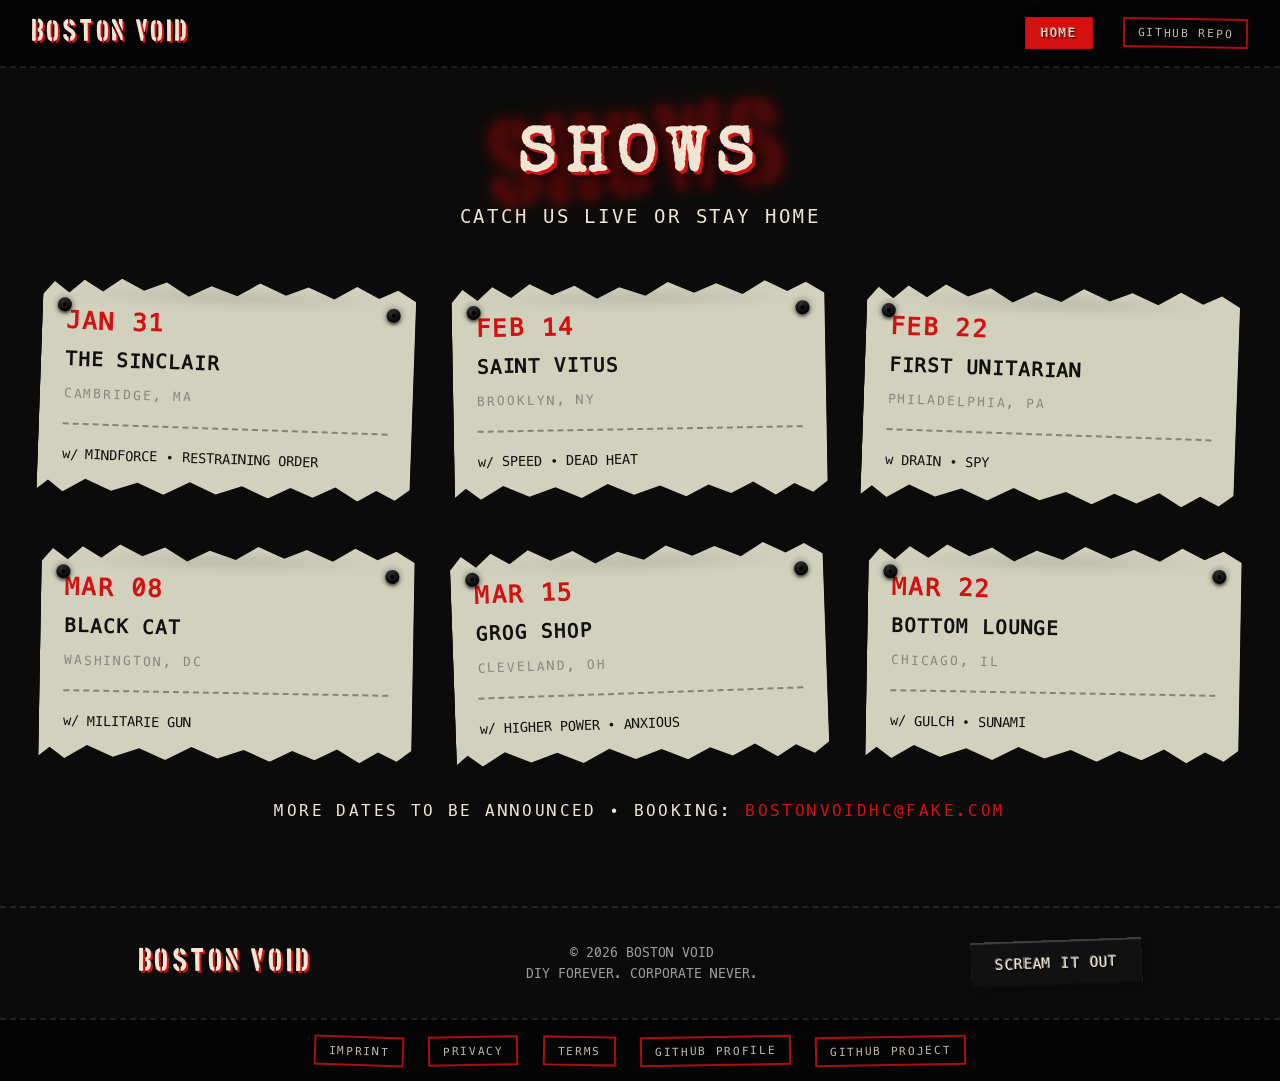
==== special-effects.html @ 2626a6bb "Initial commit" ====
<!doctype html>
<html lang="en">

    <head>
        <meta charset="UTF-8">
        <title>Boston Void | No Compromise - No Surrender</title>
        <meta name="viewport" content="width=device-width, initial-scale=1.0">

        <link rel="preload" href="/assets/fonts/fira-mono-regular.woff2" as="font" type="font/woff2" crossorigin>
        <link rel="preload" href="/assets/fonts/special-elite-regular.woff2" as="font" type="font/woff2" crossorigin>
        <link rel="preload" href="/assets/fonts/boston-traffic.woff2" as="font" type="font/woff2" crossorigin>

        <link rel="stylesheet" href="assets/css/style.css">
        <link rel="stylesheet" href="assets/css/variables.css">
        <link rel="stylesheet" href="assets/css/fonts.css">
        <link rel="stylesheet" href="assets/css/sections.css">
        <link rel="stylesheet" href="assets/css/special-effects.css">
        <link rel="stylesheet" href="assets/css/components.css">
        <link rel="stylesheet" href="assets/css/utilities.css">

    </head>

    <body>

        <!-- Navigation -->
        <header>
            <nav class="nav upper">
                <div class="nav-inner">
                    <a href="#" class="logo">Boston Void</a>

                    <button class="nav-toggle" aria-label="Toggle menu" aria-expanded="false"></button>

                    <ul class="nav-links">
                        <li><a class="stamp-mini rotate-1 active" href="index.html">Home</a></li>
                        <li><a class="stamp-mini rotate-1 nav-link" href="#contact">Github Repo</a></li>
                    </ul>
                </div>
            </nav>
        </header>

        <main>

            <!-- SHOWS SECTION -->
            <section id="shows" class="section dashed-border">
                <div class="container pt-2">

                    <div class="graffiti-heading">
                        <h2 class="section-title">Shows</h2>
                        <div class="spray-effect spray-medium" aria-hidden="true">SHOWS</div>
                    </div>

                    <p class="subtitle">Catch us live or stay home</p>

                    <div class="grid gap-lg">
                        <div class="show torn bg-paper rotate-2">
                            <span class="pin pin-l"></span>
                            <span class="pin pin-r"></span>
                            <strong class="show-date">Jan 31</strong>
                            <div class="show-venue">The Sinclair</div>
                            <small class="show-location muted">Cambridge, MA</small>
                            <hr class="show-divider">
                            <em class="show-support"><span class="lower">w</span>/ Mindforce • Restraining Order</em>
                        </div>

                        <div class="show torn bg-paper rotate-n1">
                            <span class="pin pin-l"></span>
                            <span class="pin pin-r"></span>
                            <strong class="show-date">Feb 14</strong>
                            <div class="show-venue">Saint Vitus</div>
                            <small class="show-location muted">Brooklyn, NY</small>
                            <hr class="show-divider">
                            <em class="show-support"><span class="lower">w</span>/ Speed • Dead Heat</em>
                        </div>

                        <div class="show torn bg-paper rotate-2 loose">
                            <span class="pin pin-l"></span>
                            <span class="pin pin-r"></span>
                            <strong class="show-date">Feb 22</strong>
                            <div class="show-venue">First Unitarian</div>
                            <small class="show-location muted">Philadelphia, PA</small>
                            <hr class="show-divider">
                            <em class="show-support"><span class="lower">w</span> Drain • Spy</em>
                        </div>

                        <div class="show torn bg-paper rotate-1">
                            <span class="pin pin-l"></span>
                            <span class="pin pin-r"></span>
                            <strong class="show-date">Mar 08</strong>
                            <div class="show-venue">Black CAt</div>
                            <small class="show-location muted">Washington, DC</small>
                            <hr class="show-divider">
                            <em class="show-support"><span class="lower">w</span>/ Militarie Gun</em>
                        </div>

                        <div class="show torn bg-paper rotate-n2">
                            <span class="pin pin-l"></span>
                            <span class="pin pin-r"></span>
                            <strong class="show-date">Mar 15</strong>
                            <div class="show-venue">Grog Shop</div>
                            <small class="show-location muted">Cleveland, OH</small>
                            <hr class="show-divider">
                            <em class="show-support"><span class="lower">w</span>/ Higher Power • Anxious</em>
                        </div>

                        <div class="show torn bg-paper rotate-1">
                            <span class="pin pin-l"></span>
                            <span class="pin pin-r"></span>
                            <strong class="show-date">Mar 22</strong>
                            <div class="show-venue">Bottom Lounge</div>
                            <small class="show-location muted">Chicago, IL</small>
                            <hr class="show-divider">
                            <em class="show-support"><span class="lower">w</span>/ Gulch • Sunami</em>
                        </div>
                    </div>

                    <p class="sections-footer center">
                        More dates to be announced • Booking:
                        <a href="mailto:bostonvoidhc@fake.com">bostonvoidhc@fake.com</a>
                    </p>
                </div>
            </section>

        </main>

        <footer class="footer flex justify-around align-center">
            <div class="logo">Boston Void</div>
            <small>
                © 2026 Boston Void<br>
                DIY Forever. Corporate never.
            </small>
            <div class="tag tag-embossed est rotate-n2">
                <span>Scream it out</span>
            </div>
        </footer>
        <div class="footer-legal bg-secondary">
            <ul class="flex justify-center align-center gap-md">
                <li><a href="#" class="stamp-mini rotate-2">Imprint</a></li>
                <li><a href="#" class="stamp-mini rotate-n1">Privacy</a></li>
                <li><a href="#" class="stamp-mini rotate-1">Terms</a></li>
                <li><a href="https://github.com/dontdevpanic" target="_blank" class="stamp-mini rotate-n1">GitHub
                        Profile</a></li>
                <li><a href="https://github.com/boston-void" target="_blank" class="stamp-mini rotate-n1">GitHub
                        Project</a></li>
            </ul>
        </div>
        <button id="scrollTopBtn" title="Nach oben">⬆︎</button>
        <script src="/assets/js/main.js" defer></script>
    </body>

</html>
---- assets/css/style.css ----
/* ======================================
   BOSTON VOID - HARDCORE PUNK STYLE.CSS
   ====================================== */

/* ==== RESET ==== */
*,
*::before,
*::after {
    box-sizing: border-box;
    margin: 0;
    padding: 0;
}

html {
    scroll-behavior: smooth;
    font-size: 100%;
}

h2 {
    font-family: var(--heading);
}

a {
    color: var(--blood);
    font-family: var(--font-body);
    font-weight: 500;
    text-decoration: none;
    transition: opacity 0.3s ease;
}

a:hover {
    opacity: 0.7;
}

/* Respect User-Preferences */
@media (prefers-reduced-motion: reduce) {
    html {
        scroll-behavior: auto;
    }

    .glitch::before,
    .glitch::after {
        animation: none;
    }
}


/* ==== BASE ==== */
body {
    margin: 0;
    background: var(--bg);
    color: var(--paper);
    font-family: var(--font-body);
    text-transform: uppercase;
    line-height: 1.4;
}

::selection {
    background-color: var(--blood);
    color: var(--paper);
}

/* ==== NAVIGATION ==== */

.nav {
    position: fixed;
    inset: 0 0 auto 0;
    background: var(--bg-secondary);
    border-bottom: 2px dashed rgba(255, 255, 255, 0.1);
    z-index: 100;
}

.nav-inner {
    display: flex;
    justify-content: space-between;
    align-items: center;
    padding: 1rem 2rem;
}

.logo {
    font-family: var(--heading);
    color: var(--paper);
    font-size: 1.5rem;
    text-decoration: none;
    font-weight: 400;
    letter-spacing: 0.1em;
    text-shadow:
        2px 2px 0 var(--blood);
    transition: color 0.3s ease;
}

.logo:hover {
    color: var(--blood);
}

.nav-links {
    display: flex;
    gap: 2rem;
    list-style: none;
}

/* .nav-links a {
    position: relative;
    font-size: 0.8rem;
    color: var(--paper);
    font-family: var(--font-body);
    text-decoration: none;
    letter-spacing: 0.15em;
    opacity: 0.8;
    transition: color 0.3s ease;
    transition: all 0.3s ease;
} */

.nav-links a.active {
    background: var(--blood);
    color: var(--paper);
    text-shadow:
        1px 1px 0 rgba(0, 0, 0, 0.5),
        2px 2px 1px rgba(0, 0, 0, 0.3),
        -1px -1px 0 rgba(255, 255, 255, 0.3),
        -1px -1px 1px rgba(255, 255, 255, 0.2);
    transform: rotate(0deg) scale(1.05);
    box-shadow: 2px 2px 8px rgba(0, 0, 0, 0.5);
    opacity: 1;
}

.nav-links a:focus-visible {
    outline: 2px solid var(--warning);
    outline-offset: 4px;
}

.nav-toggle {
    display: none;
    background: none;
    border: none;
    color: var(--blood);
    font-size: 2rem;
    cursor: pointer;
    padding: 0.5rem;
    line-height: 1;
    z-index: 101;
    transition: color 0.3s ease;
}

.nav-toggle:hover {
    background: var(--blood);
    color: var(--paper);
}

.nav-toggle::before {
    content: "☰";
}

.nav-toggle.open::before {
    content: "✕";
}


/* ============================================
   TO TOP
   ============================================ */

#scrollTopBtn {
    position: fixed;
    bottom: 2rem;
    right: 2rem;
    width: 44px;
    height: 44px;
    background-color: var(--bg-muted);
    /* border-radius: 8px; */
    /* border: 2px solid var(--blood); */
    border: transparent;
    color: var(--paper);
    font-size: 1.5rem;
    cursor: pointer;
    opacity: 0;
    visibility: hidden;
    transform: translateY(10px);
    transition: all 300ms ease;
    z-index: 80;
    display: flex;
    align-items: center;
    justify-content: center;
}

#scrollTopBtn.visible {
    opacity: 1;
    visibility: visible;
    transform: translateY(0);
}

#scrollTopBtn:hover {
    transform: translateY(-4px);
    color: var(--paper);
    /* border: 2px solid var(--blood); */
    border: transparent;
    background-color: var(--blood);
}
---- assets/css/variables.css ----
/* ======================================
   BOSTON VOID - VARIABLES.CSS
   ====================================== */

:root {
    --paper: #eee6d2;
    --ink: #111;
    --blood: #d41111;
    --warning: #ffd400;
    --muted: #9b9b9b;

    --bg: #0b0b0b;
    --bg-muted: #272726;
    --bg-secondary: rgba(4, 4, 4, 0.9);
    --border-subtile: 1px solid #333;

    --font-body: 'Fira Mono', ui-monospace, SFMono-Regular, Consolas, 'Menlo', monospace;
    --heading: 'Boston', Arial, Helvetica, sans-serif;
    --font-accent: 'Special Elite', 'Courier New', Courier, 'Georgia', 'Times New Roman', serif;
}



/* --blood: #b30000; */
/* --success: #567d58; */

/* background: rgba(220, 220, 200, 0.95); */

/* --font-body: 'Menlo', ui-monospace, SFMono-Regular, Consolas, monospace; */
/* --font-body: Helvetica, Arial, sans-serif; */
/* --heading: 'Bebas Neue', Helvetica, Arial, sans-serif; */
/* --font-mono: 'Menlo', ui-monospace, SFMono-Regular, Consolas, monospace; */
---- assets/css/fonts.css ----
/* ======================================
   BOSTON VOID - FONTS.CSS
   ====================================== */

@font-face {
    font-family: 'Fira Mono';
    src: url('fira-mono-regular.woff2') format('woff2'),
        url('fira-mono-regular.woff') format('woff');
    font-weight: 400;
    font-style: normal;
    font-display: swap;
}

@font-face {
    font-family: 'Fira Mono';
    src: url('fira-mono-medium.woff2') format('woff2'),
        url('fira-mono-medium.woff') format('woff');
    font-weight: 500;
    font-style: normal;
    font-display: swap;
}

@font-face {
    font-family: 'Fira Mono';
    src: url('fira-mono-bold.woff2') format('woff2'),
        url('fira-mono-bold.woff') format('woff');
    font-weight: 700;
    font-style: normal;
    font-display: swap;
}

@font-face {
    font-family: 'Special Elite';
    src: url('/assets/fonts/special-elite-regular.woff2') format('woff2'),
        url('/assets/fonts/special-elite-regular.woff') format('woff');
    font-weight: 400;
    font-style: normal;
    font-display: swap;
}

@font-face {
    font-family: 'Menlo';
    src: url('/assets/fonts/menlo-regular.woff2') format('woff2'),
        url('/assets/fonts/menlo-regular.woff') format('woff');
    font-weight: 400;
    font-style: normal;
    font-display: swap;
}

@font-face {
    font-family: 'Boston';
    src: url('/assets/fonts/boston-traffic.woff2') format('woff2'),
        url('/assets/fonts/boston-traffic.woff') format('woff');
    font-weight: 400;
    font-style: normal;
    font-display: swap;
}
---- assets/css/sections.css ----
/* ======================================
   BOSTON VOID - SECTIONS.CSS
   ====================================== */

/* ==== SHARED STYLES ==== */

.section {
    padding: 5rem 2rem;
    scroll-margin-top: 60px;
    position: relative;
}

.container {
    max-width: 1200px;
    margin: 0 auto;
}

.section-title {
    font-family: var(--font-accent);
    font-size: clamp(2.5rem, 8vw, 4rem);
    color: var(--paper);
    text-align: center;
    letter-spacing: 0.15em;
    text-shadow:
        3px 3px 0 var(--blood),
        6px 6px 0 rgba(0, 0, 0, 0.2),
        8px 8px 12px rgba(0, 0, 0, 0.5);
    position: relative;
    z-index: 2;
}

.graffiti-heading {
    position: relative;
}

.spray-effect {
    position: absolute;
    top: -20px;
    left: 50%;
    transform: translateX(-50%) rotate(-5deg);
    font-size: 6rem;
    color: var(--blood);
    opacity: 0.25;
    font-family: var(--heading);
    pointer-events: none;
    z-index: 0;

    filter: blur(3px) contrast(1.5);
    text-shadow:
        0 0 10px var(--blood),
        0 0 20px var(--blood),
        2px 2px 4px rgba(212, 17, 17, 0.5),
        -2px -2px 4px rgba(212, 17, 17, 0.3);
}

.spray-light {
    filter: blur(2px);
    opacity: 0.2;
    text-shadow:
        0 0 8px var(--blood),
        2px 2px 3px rgba(212, 17, 17, 0.4);
}

.spray-medium {
    filter: blur(3px) contrast(1.5);
    opacity: 0.25;
    text-shadow:
        0 0 10px var(--blood),
        0 0 20px var(--blood),
        2px 2px 4px rgba(212, 17, 17, 0.5);
}

.subtitle {
    font-family: var(--font-body);
    font-size: 1.2rem;
    text-align: center;
    text-transform: uppercase;
    letter-spacing: 0.15em;
    margin-bottom: 3rem;
}

.torn {
    background: var(--paper);
    clip-path: polygon(0% 10%, 3% 4%, 7% 9%, 11% 3%, 16% 8%, 21% 2%, 27% 7%, 33% 3%,
            39% 9%, 45% 4%, 52% 8%, 58% 2%, 65% 7%, 71% 3%, 78% 8%, 84% 2%,
            90% 7%, 95% 3%, 100% 8%,
            100% 92%, 96% 97%, 91% 93%, 86% 98%, 80% 92%, 74% 97%, 68% 93%,
            62% 98%, 55% 93%, 48% 97%, 41% 92%, 34% 98%, 27% 93%, 20% 97%,
            13% 92%, 7% 98%, 3% 93%, 0% 97%);
}

.sections-footer {
    color: var(--paper);
    font-family: var(--font-body);
    text-transform: uppercase;
    letter-spacing: 0.15em;
    line-height: 1.8;
}

/* ==== HERO SECTION ==== */

.hero {
    position: relative;
    min-height: 100vh;
    overflow: hidden;
    display: grid;
    place-items: center;
    z-index: 1;
}

.hero-bg {
    position: absolute;
    inset: 0;
    background: url("/assets/images/hero-bg.jpg") center / cover no-repeat;
    filter: contrast(1.2) brightness(0.9);
    opacity: 0.3;
    pointer-events: none;
    z-index: 0;
}

/* HERO CENTER Content */

.hero-center {
    max-width: 90vw;
    padding: clamp(1rem, 3vw, 2rem);
    margin: 0 auto;
    text-align: center;
    position: relative;
    z-index: 2;
    display: flex;
    flex-direction: column;
    gap: clamp(1.2rem, 4vw, 2.5rem);
}

.hero-subline {
    font-family: var(--font-body);
    font-size: clamp(1rem, 2vw, 1.4rem);
    font-weight: normal;
}

.hero-subline span:not(.divider) {
    line-height: 1.5;
}

/*  HERO DECORATIONS (Tags & Stamps) */

.hero-tag {
    position: absolute;
}

.hero-tag.est {
    top: 6rem;
    left: 5rem;
}

.hero-tag.boston {
    bottom: 6rem;
    left: 10rem;
    transform: rotate(3deg);
}

/* STAMP */
.hero-stamp {
    position: absolute;
    top: 10rem;
    right: 9rem;
}

.hero-stamp-2 {
    position: absolute;
    top: 13rem;
    right: 6rem;
}

/* ==== HERO CLAIM - TAPE EFFECT NO COMPROMISE ==== */

.hero-claim,
.statement {
    max-width: 600px;
    font-size: 1.2rem;
    text-align: center;
    line-height: 1.75rem;
    padding: 1rem 2rem;
    margin: 0 auto;
    position: relative;
    background: var(--paper);
    color: var(--ink);
    font-family: var(--font-body);
    box-shadow:
        2px 3px 8px rgba(0, 0, 0, 0.4),
        inset 0 0 20px rgba(0, 0, 0, 0.05);
}

/* TAPE TOP & BOTTOM */
.hero-claim::before,
.hero-claim::after {
    content: '';
    position: absolute;
    left: 50%;
    transform: translateX(-50%);
    width: 80%;
    height: 30px;
    background: rgba(255, 250, 220, 0.3);
    backdrop-filter: blur(2px);
    border-left: 1px solid rgba(0, 0, 0, 0.1);
    border-right: 1px solid rgba(0, 0, 0, 0.1);
}

.hero-claim::before {
    top: -10px;
    transform: translateX(-50%) rotate(1deg);
}

.hero-claim::after {
    bottom: -10px;
    transform: translateX(-50%) rotate(-1deg);
}

/* ==== DIVIDER ==== */

.divider {
    width: 4rem;
    height: 4px;
    background-color: var(--blood);
    flex-shrink: 0;
    position: relative;
}

/* ==== GLITCH EFFECT - BAND NAME ==== */

.glitch {
    position: relative;
    display: inline-block;
    font-family: var(--heading);
    font-size: clamp(3rem, 12vw, 10rem);
    line-height: 0.9;
    letter-spacing: 0.02em;
    text-transform: none;
}

/* REAL TEXT – ALWAYS ON TOP */
.glitch-text {
    position: relative;
    z-index: 3;
    color: var(--paper);
    text-shadow:
        4px 4px 12px rgba(136, 0, 0, 0.9),
        0 0 20px rgba(255, 255, 255, 0.1);
}

/* SHARED GLITCH LAYERS */
.glitch::before,
.glitch::after {
    content: attr(data-text);
    position: absolute;
    inset: 0;
    pointer-events: none;
}

.glitch::before {
    color: var(--blood);
    transform: translate(3px, -2px);
    opacity: 0.7;
    z-index: 2;
    animation: glitch-shift 0.3s infinite steps(2);
}

.glitch::after {
    color: var(--blood);
    transform: translate(-3px, 2px);
    opacity: 0.7;
    z-index: 1;
    animation: glitch-shift-alt 0.4s infinite steps(3);
}

@keyframes glitch-shift {

    0%,
    100% {
        transform: translate(2px, -2px);
        clip-path: inset(0 0 85% 0);
    }

    25% {
        transform: translate(-3px, 3px);
        clip-path: inset(75% 0 0 0);
    }

    50% {
        transform: translate(3px, -1px);
        clip-path: inset(40% 0 40% 0);
    }

    75% {
        transform: translate(-2px, 2px);
        clip-path: inset(0 0 70% 0);
    }
}

@keyframes glitch-shift-alt {

    0%,
    100% {
        transform: translate(-2px, 2px);
        clip-path: inset(80% 0 0 0);
    }

    33% {
        transform: translate(3px, -3px);
        clip-path: inset(0 0 60% 0);
    }

    66% {
        transform: translate(-3px, 1px);
        clip-path: inset(30% 0 50% 0);
    }
}

/* ==== SHOWS SECTION ==== */

.show {
    position: relative;
    padding: 2rem 1.5rem;
    font-family: var(--font-body);
    display: flex;
    flex-direction: column;
    gap: 0.5rem;
    position: relative;
    box-shadow: 3px 3px 12px rgba(0, 0, 0, 0.5);
}



.show-date {
    color: var(--blood);
    font-size: 1.5rem;
    font-weight: bold;
    letter-spacing: 0.1em;
}

.show-venue {
    color: var(--ink);
    font-size: 1.2rem;
    font-weight: bold;
    letter-spacing: 0.1em;
    margin-bottom: 0.25rem;
}

.show-location {
    color: var(--ink);
    font-size: 0.8rem;
    letter-spacing: 0.15em;
}

.show-divider {
    border: none;
    border-top: 2px dashed var(--ink);
    margin: 0.75rem 0;
    opacity: 0.4;
}

.show-support {
    color: var(--ink);
    font-size: 0.85rem;
    font-style: normal;
    line-height: 1.4;
}

/* ==== MUSIC SECTION ==== */

.card-container {
    gap: 2rem;
}

.card-container img {
    transition: transform 0.3s ease;
}

.card:hover img {
    transform: scale(1.05) rotate(-1deg);
}

.card {
    padding: 1rem;
    gap: 0.5rem;
}

.card img {
    margin-bottom: 1rem;
}

.icon-list a {
    color: var(--paper)
}

ul.flex li {
    list-style: none;
}

.card-title {
    display: block;
    color: var(--blood);
    font-size: 1.2rem;
    letter-spacing: 0.15em;
}

.card p {
    margin-top: 0.1rem;
    opacity: 0.8;
}

/* ==== ABOUT SECTION ==== */
.about {
    position: relative;
}

.about-tags .tag {
    position: absolute;
}

.about-tags .tag:nth-child(1) {
    top: 4rem;
    left: 3rem;
}

.about-tags .tag:nth-child(2) {
    top: 40%;
    right: 5rem;
}

.about-tags .tag:nth-child(3) {
    bottom: 3rem;
    left: 8rem;
}

.about .flex>div:first-child {
    flex: 0 0 auto;
}

.about img {
    max-width: 350px;
    width: 100%;
    border: 20px solid var(--paper);
}

.about .claim {
    max-width: 800px;
}

/* ==== CONATCT SECTION ==== */
.contact-subtitle {
    font-family: var(--font-accent);
    font-size: 1.8rem;
    color: var(--paper);
    margin-bottom: 2rem;
    letter-spacing: 0.15em;
}

.contact .statement {
    justify-content: right;
}

/* === FORMULAR === */

.form {
    display: flex;
    flex-direction: column;
    gap: 1.5rem;
}

.form-group {
    display: flex;
    flex-direction: column;
    gap: 0.5rem;
}

.form-label {
    font-family: var(--font-body);
    font-size: 0.9rem;
    color: var(--blood);
    font-weight: 500;
    letter-spacing: 0.1em;
    text-transform: uppercase;
}

.form-input,
.form-textarea {
    text-transform: uppercase;
    padding: 0.8rem 1rem;
    font-family: inherit;
    font-size: 0.95rem;
    background: var(--paper);
    border: 2px solid var(--ink);
    color: var(--ink);
    transition: all 0.3s ease;
}

.form-input:focus,
.form-textarea:focus {
    outline: none;
    border-color: var(--blood);
    background: rgba(220, 220, 200, 0.95);
    box-shadow: 0 0 0 3px rgba(212, 17, 17, 0.1);
}

.form-textarea {
    resize: vertical;
    min-height: 120px;
}

.form button[type="submit"] {
    text-transform: uppercase;
    padding: 0.75rem 1.5rem;
    margin-top: 0.5rem;
    align-self: flex-start;
    width: auto;
}

/* === SOCIAL CARDS === */

.social-cards {
    display: flex;
    flex-direction: column;
    gap: 1.5rem;
}

.social-card {
    background: var(--paper);
    padding: 1.5rem;
    display: flex;
    flex-direction: column;
    gap: 0.3rem;
    text-decoration: none;
    transition: all 0.3s ease;
    position: relative;
}

/* .social-card:hover {
    transform: translateX(5px) rotate(0deg);
    box-shadow: 4px 4px 15px rgba(0, 0, 0, 0.6);
} */

/* ==== FOOTER ==== */

.footer {
    border-top: 2px dashed rgba(255, 255, 255, 0.1);
    padding: 2rem;
    text-align: center;
    align-items: center;
}

.footer .logo {
    display: block;
    margin-bottom: 1rem;
    font-size: 1.6rem;
    line-height: 1;
    align-self: center;
    transform: translateY(8px);
}

.footer small {
    color: rgba(255, 255, 255, 0.6);
    line-height: 1.6;
    display: block;
}

.footer .stamp {
    position: relative;
}

.footer-legal {
    background: var(--bg);
    border-top: 2px dashed rgba(255, 255, 255, 0.1);
    padding: 1rem;
    text-align: center;
}

.footer-legal ul {
    list-style: none;
    padding: 0;
    margin: 0;
    flex-wrap: wrap;
}

/* ==== MEDIA QUERIES ==== */

/* LARGE DESKTOPS */
@media (min-width: 1025px) {
    .hero-claim {
        transform: rotate(-4deg);
    }
}

/* DESKTOPS */
@media (max-width: 1024px) {

    .hero-tag,
    .hero-stamp,
    .hero-stamp-2 {
        display: none;
    }

    .contact-layout {
        grid-template-columns: 1fr;
        gap: 3rem;
    }
}

/* TABLETS & SMALL DESKTOPS */

@media (min-width: 769px) and (max-width: 1024px) {
    .grid {
        grid-template-columns: repeat(2, 1fr);
    }

    .nav-links {
        gap: 1.5rem;
    }

    .nav-links a {
        font-size: 0.75rem;
    }

    .card-container {
        grid-template-columns: repeat(2, 1fr);
        gap: 1.5rem;
    }

}

@media (min-width: 769px) {
    .show.loose .pin-r {
        display: none;
    }
}

@media (max-width: 768px) {

    /* ==== SECTIONS ==== */
    .section {
        padding: 4rem 1rem;
        scroll-margin-top: 50px;
    }

    /* ==== NAVIGATION ==== */
    .nav-toggle {
        display: block;
    }

    .nav-links {
        position: absolute;
        top: 100%;
        left: 0;
        right: 0;
        background: var(--bg-secondary);
        flex-direction: column;
        align-items: center;
        gap: 0;
        padding: 0;
        display: none;
        border-bottom: var(--border-subtile);
        box-shadow: 0 4px 12px rgba(0, 0, 0, 0.5);
    }

    .nav-links.open {
        display: flex;
    }

    .nav-links li {
        width: 100%;
        text-align: center;
    }

    .nav-links li:last-child {
        border-bottom: none;
    }

    .nav-links a {
        text-align: center;
        width: 100%;
        background-color: var(--bg);
        transform: rotate(0deg) !important;
        border: none;
        border-bottom: 1px solid rgba(255, 255, 255, 0.1);
        display: block;
        padding: 1.25rem;
        font-size: 1.1rem;
    }

    .nav-links a.active {
        transform: none;
        box-shadow: none;
    }

    .stamp-button,
    .stamp-mini {
        opacity: 1;
        background: var(--blood);
        color: var(--paper);
    }

    /* ==== HERO ==== */
    .hero-center {
        min-height: 50vh;
        justify-content: space-around;
    }

    .hero-claim {
        transform: none;
        font-size: 1.1rem;
        line-height: 1.5;
        max-width: 100%;
    }

    .hero-claim::before,
    .hero-claim::after {
        width: 90%;
    }

    .hero-subline {
        font-size: 0.95rem;
    }

    .glitch {
        font-size: clamp(2rem, 10vw, 4rem);
    }

    .btn {
        width: 100%;
        text-align: center;
    }

    /* ==== SHOWS ==== */
    .show.loose {
        animation: none;
        transform: none;
        rotate: 2deg;
    }

    .show.loose .pin-r {
        display: block;
    }

    /* ==== ABOUT ==== */

    .about .flex {
        flex-direction: column;
        justify-content: center;
        text-align: center;
    }

    .about img {
        max-width: 100%;
        /* margin-bottom: 1.5rem; */
    }

    /* .about .row {
        flex-direction: column;
        gap: 1rem;
        align-items: center;
    } */

    .about-tags {
        display: none;
    }

    /* ==== MUSIC ==== */

    /* .music .content {
        flex-direction: column;
        width: 100%;
        justify-content: center;
        text-align: center;
    } */

    /* .music .content .section-title,
    .music .content .subtitle {
        text-align: center;
    } */

    .music ul.flex {
        flex-direction: column;
        align-items: center;
        gap: 1rem;
    }

    /* ==== CONTACT ==== */

    .form {
        padding: 1.5rem;
    }

    .social-cards {
        gap: 1rem;
    }

    /* .contact .card-container {
        justify-items: center;
    }

    .contact .card {
        width: 100%;
        max-width: 320px;
        text-align: center;
    } */

    /* ==== FOOTER ==== */

    footer {
        flex-direction: column;
    }

    footer .tag {
        display: none;
    }

    /* .footer-legal {
        flex-direction: column;
    } */

    /* .footer-legal ul {
        flex-direction: column;
        gap: 0.8rem;
    } */


    /* 2 Spalten mit Gap-Korrektur */
    /* .footer-legal ul li {
        flex: 0 0 calc(50% - 0.5rem);
        text-align: center;
    } */

    .footer-legal ul li {
        min-width: 150px;
        flex: 1 1 auto;
    }
}

/* @media (max-width: 480px) {
    .footer-legal ul {
        flex-direction: column;
    }

    .footer-legal ul li {
        flex: 1 1 100%;
    }
} */
---- assets/css/special-effects.css ----
/* ======================================
   BOSTON VOID - SPECIAL-EFFECTS.CSS
   ====================================== */

.show::before {
    content: "";
    position: absolute;
    top: 15px;
    left: 10px;
    right: 10px;
    height: 10px;
    background: radial-gradient(ellipse at center,
            rgba(0, 0, 0, 0.25) 0%,
            transparent 70%);
    filter: blur(6px);
    z-index: -1;
}

.pin {
    position: absolute;
    width: 14px;
    height: 14px;
    border-radius: 50%;
    background: radial-gradient(circle at 35% 35%,
            #3a3a3a 0%,
            #1a1a1a 50%,
            #000 100%);
    box-shadow:
        0 2px 3px rgba(0, 0, 0, 0.6),
        inset 0 1px 2px rgba(255, 255, 255, 0.15),
        inset 0 -2px 3px rgba(0, 0, 0, 0.8);
    z-index: 10;
}

.pin::before {
    content: "";
    position: absolute;
    top: 50%;
    left: 50%;
    width: 26px;
    height: 26px;
    transform: translate(-50%, -50%);
    background: radial-gradient(circle,
            rgba(0, 0, 0, 0.30) 0%,
            rgba(0, 0, 0, 0.20) 30%,
            transparent 70%);
    filter: blur(1px);
    z-index: -1;
}

.pin::after {
    content: "";
    position: absolute;
    top: 50%;
    left: 50%;
    width: 4px;
    height: 4px;
    background: #000000;
    border-radius: 50%;
    transform: translate(-50%, -50%);
}

.pin-l {
    top: 25px;
    left: 15px;
}

.pin-r {
    display: block;
    top: 25px;
    right: 15px;
}

.show.loose {
    transform-origin: 20px 25px;
    animation: sway 3s ease-in-out infinite;
}

@keyframes sway {
    0% {
        transform: rotate(5deg);
    }

    50% {
        transform: rotate(7deg);
    }

    100% {
        transform: rotate(5deg);
    }
}

.show.loose:hover {
    animation: sway 2.5s ease-in-out infinite;
}
---- assets/css/components.css ----
/* ======================================
   BOSTON VOID - COMPONENTS.CSS
   ====================================== */

.statement {
    max-width: 600px;
    font-size: 1rem;
    padding: 1.5rem;
    line-height: 1.4;
    text-transform: uppercase;
    letter-spacing: 0.15em;
    margin-bottom: 2.5rem;
}

/* ==== BUTTONS BASE ==== */

.btn,
.stamp-button,
.stamp-mini {
    display: inline-block;
    padding: 1rem 2rem;
    font-family: var(--font-body);
    font-size: 1rem;
    letter-spacing: 0.15em;
    line-height: 1;
    text-decoration: none;
    border: 2px solid var(--blood);
    color: var(--paper);
    background: transparent;
    opacity: 0.8;
    transition: all 0.3s ease;
    cursor: pointer;
    position: relative;
}

.btn:focus-visible,
.stamp-button:focus-visible,
.stamp-mini:focus-visible {
    outline: 2px solid var(--blood);
    outline-offset: 4px;
}

/* ==== BUTTON SIZES ==== */

.stamp-button {
    padding: 0.5rem 0.8rem 0.4rem;
    letter-spacing: 0.1em;
}

.stamp-mini {
    padding: 0.5rem 0.8rem 0.4rem;
    font-size: 0.7rem;
}

/* ==== BUTTON VARIANTS ==== */

.btn-primary {
    opacity: 1;
    background: var(--blood);
    text-shadow:
        1px 1px 0 rgba(0, 0, 0, 0.5),
        2px 2px 1px rgba(0, 0, 0, 0.3),
        -1px -1px 0 rgba(255, 255, 255, 0.3),
        -1px -1px 1px rgba(255, 255, 255, 0.2);
}

.btn-secondary {
    border-width: 3px;
}

/* ==== HOVER STATES ==== */

.btn-primary:hover,
.btn-secondary:hover,
.stamp-button:hover,
.stamp-mini:hover {
    opacity: 1;
    transform: rotate(0deg) scale(1.05);
    background: var(--blood);
    color: var(--paper);
    text-shadow:
        1px 1px 0 rgba(0, 0, 0, 0.5),
        2px 2px 1px rgba(0, 0, 0, 0.3),
        -1px -1px 0 rgba(255, 255, 255, 0.3),
        -1px -1px 1px rgba(255, 255, 255, 0.2);
}

/* ==== CTA HERO BUTTONS ==== */

.hero-cta .btn-primary,
.hero-cta .btn-secondary {
    padding: 1rem 2rem;
    font-size: 1rem;
}

/* ==== FORM BUTTONS ==== */

button [type="submit"] .btn .btn-primary {
    text-transform: uppercase;
    padding: 0.75rem 1rem;
    font-size: 1rem;
}

/* ==== EMBOSSED TAPE ==== */

.tag-embossed span {
    background: var(--blood);
    color: var(--paper);
    font-size: 0.9rem;
    padding: 0.8rem 1.5rem;
    display: inline-block;
    text-shadow:
        1px 1px 0 rgba(0, 0, 0, 0.5),
        2px 2px 1px rgba(0, 0, 0, 0.3),
        -1px -1px 0 rgba(255, 255, 255, 0.3),
        -1px -1px 1px rgba(255, 255, 255, 0.2);
    box-shadow:
        2px 2px 8px rgba(0, 0, 0, 0.3),
        inset 0 2px 1px rgba(255, 255, 255, 0.2),
        inset 0 -2px 1px rgba(0, 0, 0, 0.3);
    letter-spacing: 0.1em;
    font-weight: 500;
}

.hero-tag.tag-embossed span,
.tag.tag-embossed span {
    background-color: var(--ink);
}

@media (max-width: 768px) {

    /* CTA Buttons: Verhindert volle Breite */
    .hero-buttons .btn {
        width: auto;
        max-width: fit-content;
    }

    /* Alternative: Wenn sie doch volle Breite haben sollen */
    /* .hero-buttons {
        flex-direction: column;
    }
    .hero-buttons .btn {
        width: 100%;
    } */

    /* Stamp-Buttons & Mini: Permanent "hover" Style auf Mobile */
    .stamp-button,
    .stamp-mini {
        opacity: 1;
        background: var(--blood);
        color: var(--paper);
        text-shadow:
            1px 1px 0 rgba(0, 0, 0, 0.5),
            2px 2px 1px rgba(0, 0, 0, 0.3),
            -1px -1px 0 rgba(255, 255, 255, 0.3),
            -1px -1px 1px rgba(255, 255, 255, 0.2);
    }

    /* Entfernt transform beim Tap auf Mobile (optional) */
    .stamp-button:active,
    .stamp-mini:active {
        transform: scale(0.98);
    }
}
---- assets/css/utilities.css ----
/* ======================================
   BOSTON VOID - UTILITIES.CSS
   ====================================== */

/* ==== Colors ==== */
.bg {
    background: var(--bg);
}

.bg-secondary {
    background: var(--bg-secondary);
}

.bg-paper {
    background: rgba(220, 220, 200, 0.95);
}

.blood {
    color: var(--blood);
}

.ink {
    color: var(--ink);
}

/* .dark {
    color: var(--dark);
} */

.muted {
    color: rgba(89, 89, 89, 0.6);
}


/* BORDER */

.dashed-border {
    border-top: 2px dashed rgba(255, 255, 255, 0.1);
}

/* ==== TEXT ==== */

.upper {
    text-transform: uppercase;
    letter-spacing: 0.15em;
}

.lower {
    text-transform: lowercase;
}

.center {
    text-align: center;
    display: block;
}

.left {
    text-align: left;
}

/* ==== FLEX ==== */

.flex {
    display: flex;
}

.align-center {
    align-items: center;
}

.align-start {
    align-items: start;
}

.align-end {
    align-items: end;
}

.justify-center {
    justify-content: center;
}

.justify-between {
    justify-content: space-between;
}

.justify-around {
    justify-content: space-around;
}

.justify-right {
    justify-content: right;
}

.justify-left {
    justify-content: left;
}

.wrap {
    flex-wrap: wrap;
}

.col {
    flex-direction: column;
}

.row {
    flex-direction: row;
}

/* ==== GRID ==== */

.grid {
    display: grid;
    grid-template-columns: repeat(auto-fit, minmax(300px, 1fr));
    margin-bottom: 2rem;
}

.grid-split {
    display: grid;
    grid-template-columns: repeat(auto-fit, minmax(400px, 1fr));
    gap: 4rem;
}

.split-left,
.split-right {
    display: flex;
    flex-direction: column;
    gap: 1rem;
}

/* ==== IMAGES ==== */

.img-fluid {
    max-width: 100%;
    height: auto;
}

/* ==== GAP ==== */

/* .gap-sm {
    gap: 0.75rem;
} */

.gap-md {
    gap: 1.5rem;
}

.gap-lg {
    gap: 2.5rem;
}

.gap-xl {
    gap: 3rem;
}

/* MARGIN */

.mt-1 {
    margin-top: 1rem;
}

.mt-3 {
    margin-top: 3rem;
}

/* PADDING */

.py-1 {
    padding-top: 1rem;
    padding-bottom: 1rem;
}

.px-1 {
    padding-left: 1rem;
    padding-right: 1rem;
}

.pt-2 {
    padding-top: 2rem;
}

.pb-2 {
    padding-bottom: 2rem;
}

.px-2 {
    padding-left: 2rem;
    padding-right: 2rem;
}


.py-2 {
    padding-top: 2rem;
    padding-bottom: 2rem;
}

/* ==== LAYOUT ==== */
/* .grid-3col {
    display: grid;
    grid-template-columns: repeat(3, 1fr);
} */


/* ROTATE */

.rotate-1 {
    transform: rotate(1deg);
}

.rotate-2 {
    transform: rotate(2deg);
}

.rotate-3 {
    transform: rotate(3deg);
}

/* n = negative */
.rotate-n1 {
    transform: rotate(-1deg);
}

.rotate-n2 {
    transform: rotate(-2deg);
}

.rotate-n3 {
    transform: rotate(-3deg);
}

@media (max-width: 768px) {
    .grid-split {
        grid-template-columns: 1fr;
        gap: 2rem;
    }
}
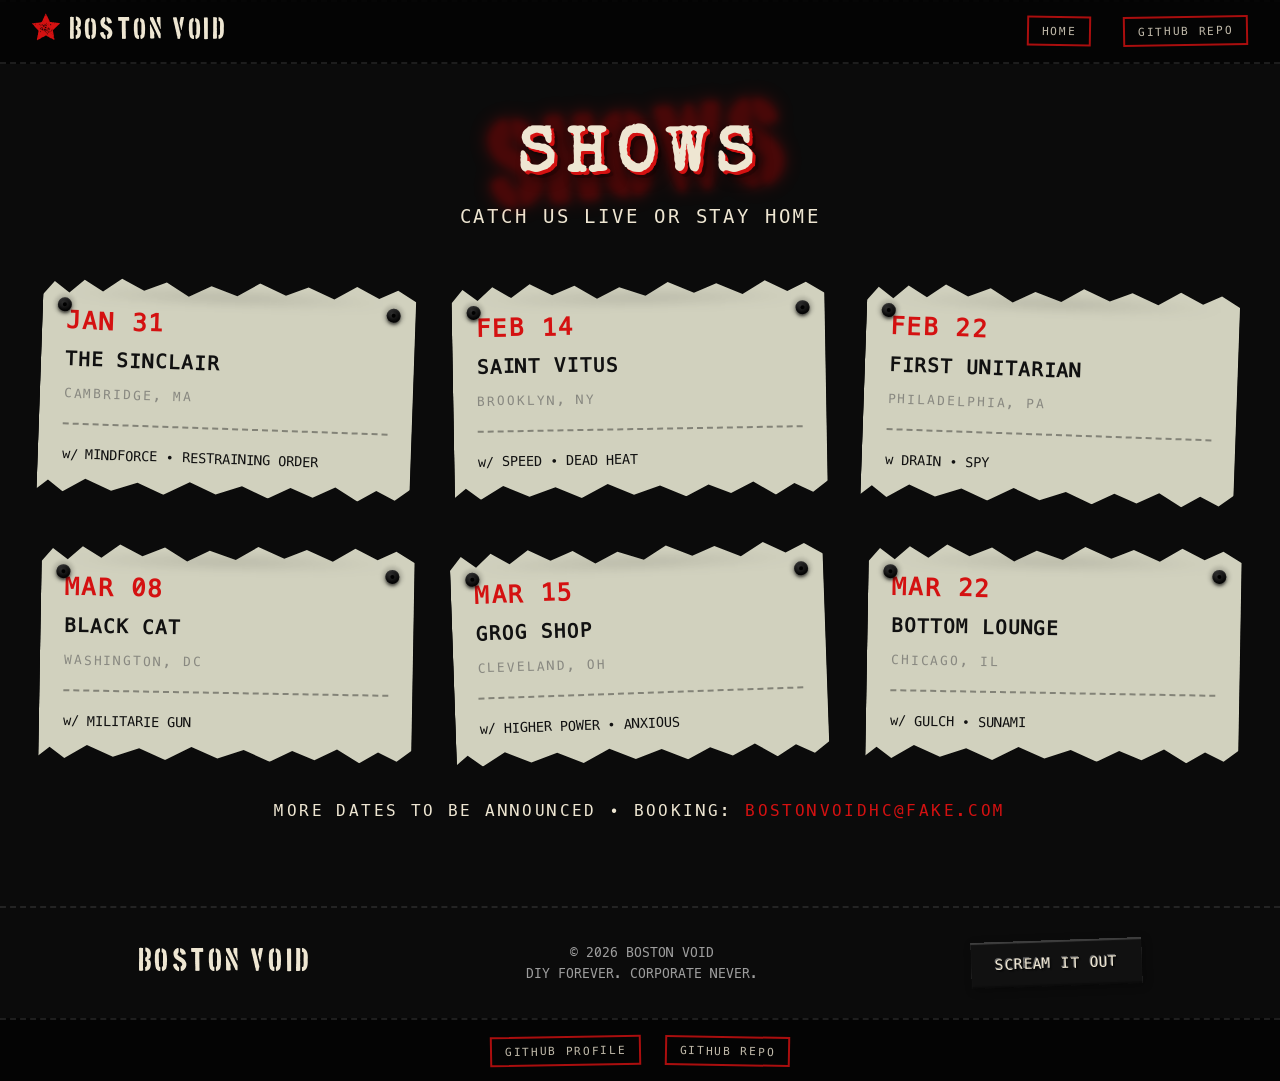
==== commit 5bf939e2: "added links to nav" ====
--- a/special-effects.html
+++ b/special-effects.html
@@ -3,12 +3,14 @@
 
     <head>
         <meta charset="UTF-8">
+        <meta name="viewport" content="width=device-width, initial-scale=1.0">
         <title>Boston Void | No Compromise - No Surrender</title>
-        <meta name="viewport" content="width=device-width, initial-scale=1.0">
+        <link rel="icon" href="assets/images/favicon.svg" type="image/svg+xml">
+        <link rel="icon" href="assets/images/favicon.png" type="image/png">
 
-        <link rel="preload" href="/assets/fonts/fira-mono-regular.woff2" as="font" type="font/woff2" crossorigin>
-        <link rel="preload" href="/assets/fonts/special-elite-regular.woff2" as="font" type="font/woff2" crossorigin>
-        <link rel="preload" href="/assets/fonts/boston-traffic.woff2" as="font" type="font/woff2" crossorigin>
+        <link rel="preload" href="assets/fonts/fira-mono-regular.woff2" as="font" type="font/woff2" crossorigin>
+        <link rel="preload" href="assets/fonts/special-elite-regular.woff2" as="font" type="font/woff2" crossorigin>
+        <link rel="preload" href="assets/fonts/boston-traffic.woff2" as="font" type="font/woff2" crossorigin>
 
         <link rel="stylesheet" href="assets/css/style.css">
         <link rel="stylesheet" href="assets/css/variables.css">
@@ -25,17 +27,23 @@
         <!-- Navigation -->
         <header>
             <nav class="nav upper">
-                <div class="nav-inner">
-                    <a href="#" class="logo">Boston Void</a>
+                <nav class="nav upper">
+                    <div class="nav-inner">
+                        <a href="index.html" class="logo">
+                            <img src="assets/images/favicon.svg" alt="Boston Void Logo" class="logo-icon">
+                            <span>Boston Void</span>
+                        </a>
 
-                    <button class="nav-toggle" aria-label="Toggle menu" aria-expanded="false"></button>
+                        <button class="nav-toggle" aria-label="Toggle menu" aria-expanded="false"></button>
 
-                    <ul class="nav-links">
-                        <li><a class="stamp-mini rotate-1 active" href="index.html">Home</a></li>
-                        <li><a class="stamp-mini rotate-1 nav-link" href="#contact">Github Repo</a></li>
-                    </ul>
-                </div>
-            </nav>
+                        <ul class="nav-links">
+                            <a class="stamp-mini rotate-1 nav-link active" href="index.html">Home</a>
+                            <li><a href="https://github.com/dontdevpanic/boston-void" target="_blank"
+                                    class="stamp-mini rotate-n1">GitHub
+                                    Repo</a></li>
+                        </ul>
+                    </div>
+                </nav>
         </header>
 
         <main>
@@ -134,17 +142,17 @@
         </footer>
         <div class="footer-legal bg-secondary">
             <ul class="flex justify-center align-center gap-md">
-                <li><a href="#" class="stamp-mini rotate-2">Imprint</a></li>
-                <li><a href="#" class="stamp-mini rotate-n1">Privacy</a></li>
-                <li><a href="#" class="stamp-mini rotate-1">Terms</a></li>
+                <!-- <li><a href="#" class="stamp-mini rotate-2">Imprint</a></li>
+                <li><a href="#" class="stamp-mini rotate-n1">Privacy</a></li> -->
                 <li><a href="https://github.com/dontdevpanic" target="_blank" class="stamp-mini rotate-n1">GitHub
                         Profile</a></li>
-                <li><a href="https://github.com/boston-void" target="_blank" class="stamp-mini rotate-n1">GitHub
-                        Project</a></li>
+                <li><a href="https://github.com/dontdevpanic/boston-void" target="_blank"
+                        class="stamp-mini rotate-1">GitHub
+                        Repo</a></li>
             </ul>
         </div>
         <button id="scrollTopBtn" title="Nach oben">⬆︎</button>
-        <script src="/assets/js/main.js" defer></script>
+        <script src="assets/js/main.js" defer></script>
     </body>
 
 </html>
--- a/assets/css/style.css
+++ b/assets/css/style.css
@@ -82,15 +82,29 @@
     color: var(--paper);
     font-size: 1.5rem;
     text-decoration: none;
+    line-height: 1;
     font-weight: 400;
     letter-spacing: 0.1em;
-    text-shadow:
-        2px 2px 0 var(--blood);
+    /* text-shadow: 
+    2px 2px 0 var(--blood);*/
     transition: color 0.3s ease;
+    display: flex;
+    align-items: center;
+    gap: 0.6rem;
+}
+
+.logo-icon {
+    width: 28px;
+    height: 28px;
+    display: block;
+    /* filter: drop-shadow(1px 1px 0 var(--paper)); */
+    transform: translateY(-4px);
 }
 
 .logo:hover {
     color: var(--blood);
+    /* text-shadow: 
+    2px 2px 0 var(--paper);*/
 }
 
 .nav-links {
@@ -98,18 +112,6 @@
     gap: 2rem;
     list-style: none;
 }
-
-/* .nav-links a {
-    position: relative;
-    font-size: 0.8rem;
-    color: var(--paper);
-    font-family: var(--font-body);
-    text-decoration: none;
-    letter-spacing: 0.15em;
-    opacity: 0.8;
-    transition: color 0.3s ease;
-    transition: all 0.3s ease;
-} */
 
 .nav-links a.active {
     background: var(--blood);
@@ -155,7 +157,6 @@
     content: "✕";
 }
 
-
 /* ============================================
    TO TOP
    ============================================ */
@@ -195,4 +196,88 @@
     /* border: 2px solid var(--blood); */
     border: transparent;
     background-color: var(--blood);
+}
+
+/* TABLETS & SMALL DESKTOPS */
+
+@media (min-width: 769px) and (max-width: 1024px) {
+
+    .nav-links {
+        gap: 1.5rem;
+    }
+
+    .nav-links a {
+        font-size: 0.75rem;
+    }
+
+
+}
+
+@media (max-width: 940px) {
+
+    /* ==== NAVIGATION ==== */
+    .nav-toggle {
+        display: flex;
+        align-items: center;
+        justify-content: center;
+        padding: 0.5rem;
+        line-height: 1;
+        transform: translateY(-5px);
+    }
+
+    .nav-inner {
+        padding: 1rem 2rem 0.5rem;
+    }
+
+    .nav-links {
+        position: absolute;
+        top: 100%;
+        left: 0;
+        right: 0;
+        background: var(--bg-secondary);
+        flex-direction: column;
+        align-items: center;
+        gap: 0;
+        padding: 0;
+        display: none;
+        border-bottom: var(--border-subtile);
+        box-shadow: 0 4px 12px rgba(0, 0, 0, 0.5);
+    }
+
+    .nav-links.open {
+        display: flex;
+    }
+
+    .nav-links li {
+        width: 100%;
+        text-align: center;
+    }
+
+    .nav-links li:last-child {
+        border-bottom: none;
+    }
+
+    .nav-links a {
+        text-align: center;
+        width: 100%;
+        background-color: var(--bg);
+        transform: rotate(0deg) !important;
+        border: none;
+        border-bottom: 1px solid rgba(255, 255, 255, 0.1);
+        display: block;
+        padding: 1.25rem;
+        font-size: 1.1rem;
+    }
+
+    .nav-links a.active {
+        transform: none;
+        box-shadow: none;
+    }
+
+    .stamp-button,
+    .stamp-mini {
+        opacity: 1;
+        background: var(--blood);
+        color: var(--paper);
+    }
 }
--- a/assets/css/variables.css
+++ b/assets/css/variables.css
@@ -14,19 +14,7 @@
     --bg-secondary: rgba(4, 4, 4, 0.9);
     --border-subtile: 1px solid #333;
 
-    --font-body: 'Fira Mono', ui-monospace, SFMono-Regular, Consolas, 'Menlo', monospace;
+    --font-body: 'Menlo', 'Fira Mono', ui-monospace, SFMono-Regular, Consolas, monospace;
     --heading: 'Boston', Arial, Helvetica, sans-serif;
     --font-accent: 'Special Elite', 'Courier New', Courier, 'Georgia', 'Times New Roman', serif;
-}
-
-
-
-/* --blood: #b30000; */
-/* --success: #567d58; */
-
-/* background: rgba(220, 220, 200, 0.95); */
-
-/* --font-body: 'Menlo', ui-monospace, SFMono-Regular, Consolas, monospace; */
-/* --font-body: Helvetica, Arial, sans-serif; */
-/* --heading: 'Bebas Neue', Helvetica, Arial, sans-serif; */
-/* --font-mono: 'Menlo', ui-monospace, SFMono-Regular, Consolas, monospace; */+}
--- a/assets/css/fonts.css
+++ b/assets/css/fonts.css
@@ -3,9 +3,27 @@
    ====================================== */
 
 @font-face {
-    font-family: 'Fira Mono';
-    src: url('fira-mono-regular.woff2') format('woff2'),
-        url('fira-mono-regular.woff') format('woff');
+    font-family: 'Boston';
+    src: url('../fonts/boston-traffic.woff2') format('woff2'),
+        url('../fonts/boston-traffic.woff') format('woff');
+    font-weight: 400;
+    font-style: normal;
+    font-display: swap;
+}
+
+@font-face {
+    font-family: 'Special Elite';
+    src: url('../fonts/special-elite-regular.woff2') format('woff2'),
+        url('../fonts/special-elite-regular.woff') format('woff');
+    font-weight: 400;
+    font-style: normal;
+    font-display: swap;
+}
+
+@font-face {
+    font-family: 'Menlo';
+    src: url('../fonts/menlo-regular.woff2') format('woff2'),
+        url('../fonts/menlo-regular.woff') format('woff');
     font-weight: 400;
     font-style: normal;
     font-display: swap;
@@ -13,8 +31,17 @@
 
 @font-face {
     font-family: 'Fira Mono';
-    src: url('fira-mono-medium.woff2') format('woff2'),
-        url('fira-mono-medium.woff') format('woff');
+    src: url('../fonts/fira-mono-regular.woff2') format('woff2'),
+        url('../fonts/fira-mono-regular.woff') format('woff');
+    font-weight: 400;
+    font-style: normal;
+    font-display: swap;
+}
+
+@font-face {
+    font-family: 'Fira Mono';
+    src: url('../fonts/fira-mono-medium.woff2') format('woff2'),
+        url('../fonts/fira-mono-medium.woff') format('woff');
     font-weight: 500;
     font-style: normal;
     font-display: swap;
@@ -22,36 +49,9 @@
 
 @font-face {
     font-family: 'Fira Mono';
-    src: url('fira-mono-bold.woff2') format('woff2'),
-        url('fira-mono-bold.woff') format('woff');
+    src: url('../fonts/fira-mono-bold.woff2') format('woff2'),
+        url('../fonts/fira-mono-bold.woff') format('woff');
     font-weight: 700;
     font-style: normal;
     font-display: swap;
-}
-
-@font-face {
-    font-family: 'Special Elite';
-    src: url('/assets/fonts/special-elite-regular.woff2') format('woff2'),
-        url('/assets/fonts/special-elite-regular.woff') format('woff');
-    font-weight: 400;
-    font-style: normal;
-    font-display: swap;
-}
-
-@font-face {
-    font-family: 'Menlo';
-    src: url('/assets/fonts/menlo-regular.woff2') format('woff2'),
-        url('/assets/fonts/menlo-regular.woff') format('woff');
-    font-weight: 400;
-    font-style: normal;
-    font-display: swap;
-}
-
-@font-face {
-    font-family: 'Boston';
-    src: url('/assets/fonts/boston-traffic.woff2') format('woff2'),
-        url('/assets/fonts/boston-traffic.woff') format('woff');
-    font-weight: 400;
-    font-style: normal;
-    font-display: swap;
 }
--- a/assets/css/sections.css
+++ b/assets/css/sections.css
@@ -111,7 +111,7 @@
 .hero-bg {
     position: absolute;
     inset: 0;
-    background: url("/assets/images/hero-bg.jpg") center / cover no-repeat;
+    background: url("../images/hero-bg.jpg") center / cover no-repeat;
     filter: contrast(1.2) brightness(0.9);
     opacity: 0.3;
     pointer-events: none;
@@ -162,13 +162,13 @@
 /* STAMP */
 .hero-stamp {
     position: absolute;
-    top: 10rem;
+    bottom: 8rem;
     right: 9rem;
 }
 
 .hero-stamp-2 {
     position: absolute;
-    top: 13rem;
+    bottom: 11rem;
     right: 6rem;
 }
 
@@ -329,8 +329,6 @@
     box-shadow: 3px 3px 12px rgba(0, 0, 0, 0.5);
 }
 
-
-
 .show-date {
     color: var(--blood);
     font-size: 1.5rem;
@@ -535,11 +533,6 @@
     position: relative;
 }
 
-/* .social-card:hover {
-    transform: translateX(5px) rotate(0deg);
-    box-shadow: 4px 4px 15px rgba(0, 0, 0, 0.6);
-} */
-
 /* ==== FOOTER ==== */
 
 .footer {
@@ -613,14 +606,6 @@
         grid-template-columns: repeat(2, 1fr);
     }
 
-    .nav-links {
-        gap: 1.5rem;
-    }
-
-    .nav-links a {
-        font-size: 0.75rem;
-    }
-
     .card-container {
         grid-template-columns: repeat(2, 1fr);
         gap: 1.5rem;
@@ -628,76 +613,14 @@
 
 }
 
-@media (min-width: 769px) {
-    .show.loose .pin-r {
-        display: none;
-    }
-}
 
 @media (max-width: 768px) {
 
     /* ==== SECTIONS ==== */
     .section {
         padding: 4rem 1rem;
-        scroll-margin-top: 50px;
-    }
-
-    /* ==== NAVIGATION ==== */
-    .nav-toggle {
-        display: block;
-    }
-
-    .nav-links {
-        position: absolute;
-        top: 100%;
-        left: 0;
-        right: 0;
-        background: var(--bg-secondary);
-        flex-direction: column;
-        align-items: center;
-        gap: 0;
-        padding: 0;
-        display: none;
-        border-bottom: var(--border-subtile);
-        box-shadow: 0 4px 12px rgba(0, 0, 0, 0.5);
-    }
-
-    .nav-links.open {
-        display: flex;
-    }
-
-    .nav-links li {
-        width: 100%;
-        text-align: center;
-    }
-
-    .nav-links li:last-child {
-        border-bottom: none;
-    }
-
-    .nav-links a {
-        text-align: center;
-        width: 100%;
-        background-color: var(--bg);
-        transform: rotate(0deg) !important;
-        border: none;
-        border-bottom: 1px solid rgba(255, 255, 255, 0.1);
-        display: block;
-        padding: 1.25rem;
-        font-size: 1.1rem;
-    }
-
-    .nav-links a.active {
-        transform: none;
-        box-shadow: none;
-    }
-
-    .stamp-button,
-    .stamp-mini {
-        opacity: 1;
-        background: var(--blood);
-        color: var(--paper);
-    }
+    }
+
 
     /* ==== HERO ==== */
     .hero-center {
@@ -731,15 +654,7 @@
     }
 
     /* ==== SHOWS ==== */
-    .show.loose {
-        animation: none;
-        transform: none;
-        rotate: 2deg;
-    }
-
-    .show.loose .pin-r {
-        display: block;
-    }
+
 
     /* ==== ABOUT ==== */
 
@@ -751,32 +666,12 @@
 
     .about img {
         max-width: 100%;
-        /* margin-bottom: 1.5rem; */
-    }
-
-    /* .about .row {
-        flex-direction: column;
-        gap: 1rem;
-        align-items: center;
-    } */
+    }
+
 
     .about-tags {
         display: none;
     }
-
-    /* ==== MUSIC ==== */
-
-    /* .music .content {
-        flex-direction: column;
-        width: 100%;
-        justify-content: center;
-        text-align: center;
-    } */
-
-    /* .music .content .section-title,
-    .music .content .subtitle {
-        text-align: center;
-    } */
 
     .music ul.flex {
         flex-direction: column;
@@ -794,16 +689,6 @@
         gap: 1rem;
     }
 
-    /* .contact .card-container {
-        justify-items: center;
-    }
-
-    .contact .card {
-        width: 100%;
-        max-width: 320px;
-        text-align: center;
-    } */
-
     /* ==== FOOTER ==== */
 
     footer {
@@ -813,35 +698,9 @@
     footer .tag {
         display: none;
     }
-
-    /* .footer-legal {
-        flex-direction: column;
-    } */
-
-    /* .footer-legal ul {
-        flex-direction: column;
-        gap: 0.8rem;
-    } */
-
-
-    /* 2 Spalten mit Gap-Korrektur */
-    /* .footer-legal ul li {
-        flex: 0 0 calc(50% - 0.5rem);
-        text-align: center;
-    } */
 
     .footer-legal ul li {
         min-width: 150px;
         flex: 1 1 auto;
     }
-}
-
-/* @media (max-width: 480px) {
-    .footer-legal ul {
-        flex-direction: column;
-    }
-
-    .footer-legal ul li {
-        flex: 1 1 100%;
-    }
-} */+}
--- a/assets/css/special-effects.css
+++ b/assets/css/special-effects.css
@@ -92,4 +92,22 @@
 
 .show.loose:hover {
     animation: sway 2.5s ease-in-out infinite;
+}
+
+@media (min-width: 769px) {
+    .show.loose .pin-r {
+        display: none;
+    }
+}
+
+@media (max-width: 768px) {
+    .show.loose {
+        animation: none;
+        transform: none;
+        rotate: 2deg;
+    }
+
+    .show.loose .pin-r {
+        display: block;
+    }
 }
--- a/assets/css/components.css
+++ b/assets/css/components.css
@@ -129,21 +129,11 @@
 
 @media (max-width: 768px) {
 
-    /* CTA Buttons: Verhindert volle Breite */
     .hero-buttons .btn {
         width: auto;
         max-width: fit-content;
     }
 
-    /* Alternative: Wenn sie doch volle Breite haben sollen */
-    /* .hero-buttons {
-        flex-direction: column;
-    }
-    .hero-buttons .btn {
-        width: 100%;
-    } */
-
-    /* Stamp-Buttons & Mini: Permanent "hover" Style auf Mobile */
     .stamp-button,
     .stamp-mini {
         opacity: 1;
@@ -156,7 +146,6 @@
             -1px -1px 1px rgba(255, 255, 255, 0.2);
     }
 
-    /* Entfernt transform beim Tap auf Mobile (optional) */
     .stamp-button:active,
     .stamp-mini:active {
         transform: scale(0.98);
--- a/assets/css/utilities.css
+++ b/assets/css/utilities.css
@@ -138,10 +138,6 @@
 
 /* ==== GAP ==== */
 
-/* .gap-sm {
-    gap: 0.75rem;
-} */
-
 .gap-md {
     gap: 1.5rem;
 }
@@ -196,11 +192,11 @@
 }
 
 /* ==== LAYOUT ==== */
+
 /* .grid-3col {
     display: grid;
     grid-template-columns: repeat(3, 1fr);
 } */
-
 
 /* ROTATE */
 
